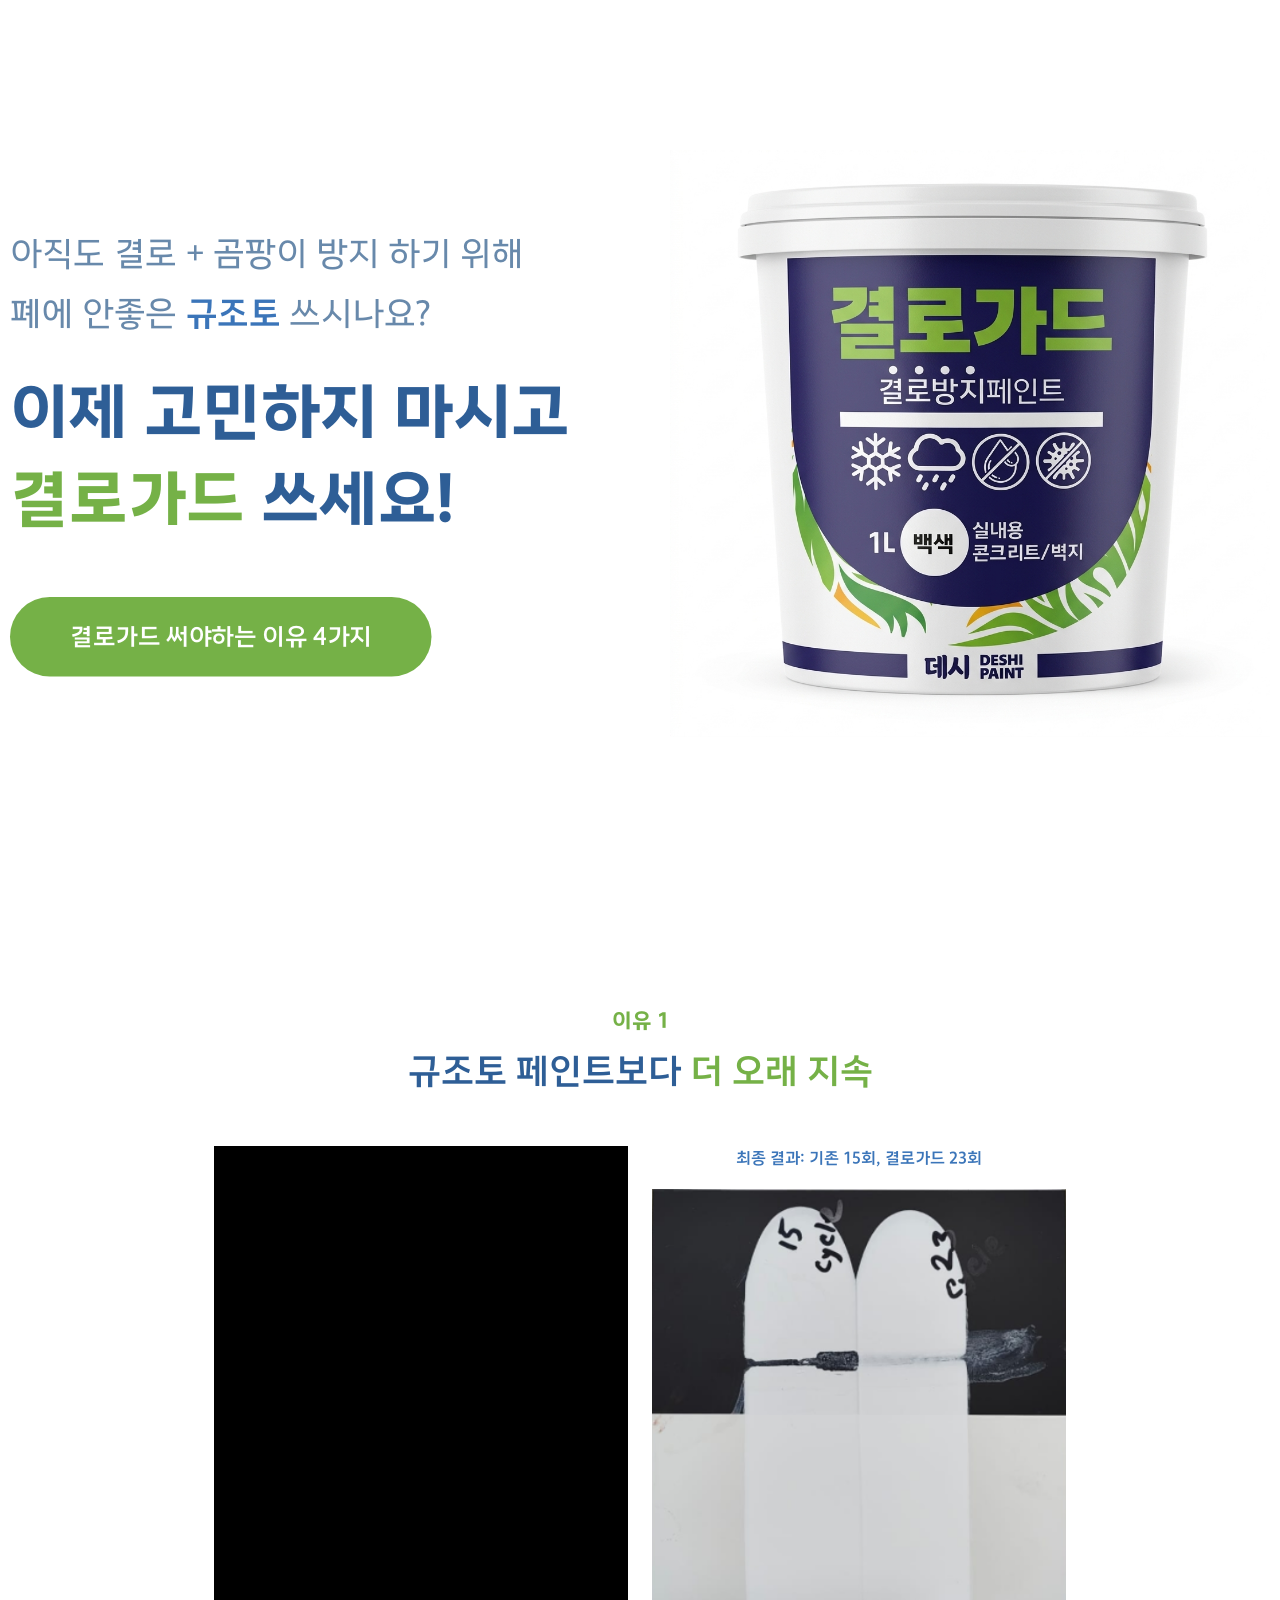
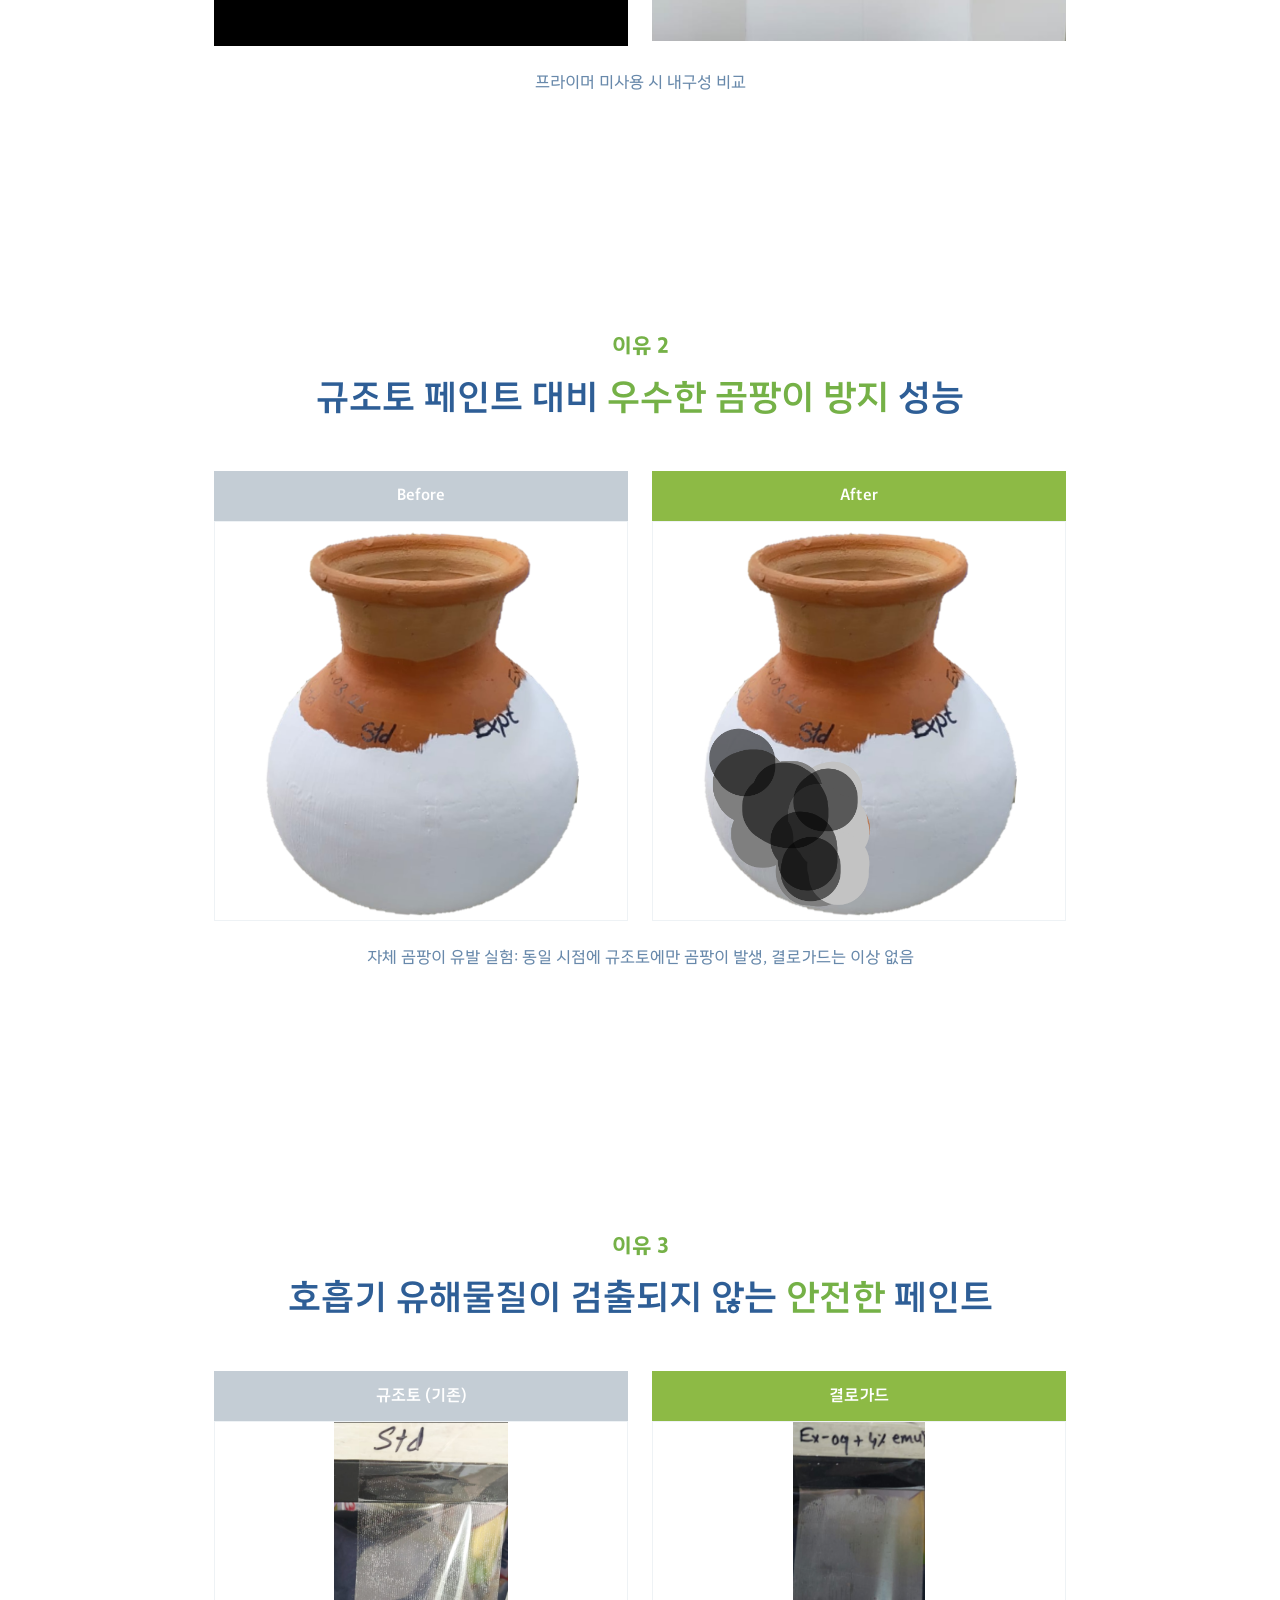
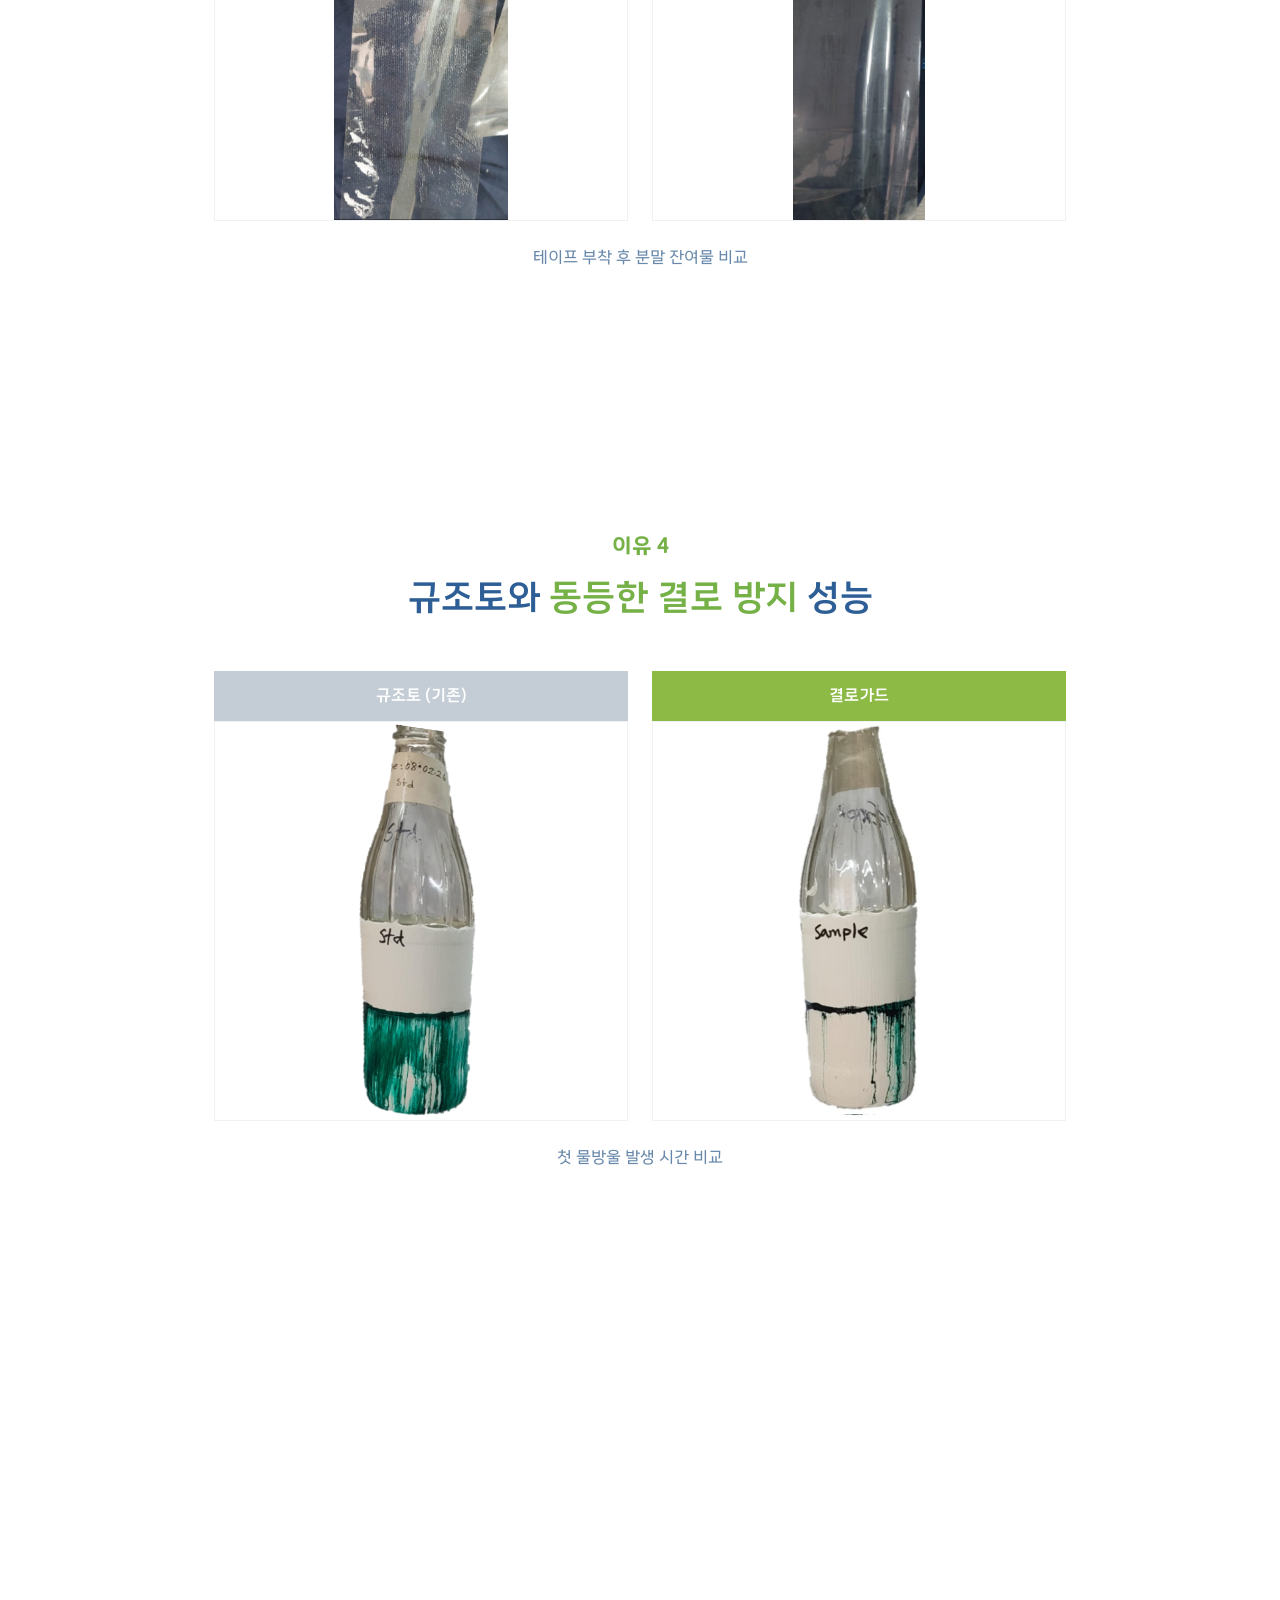
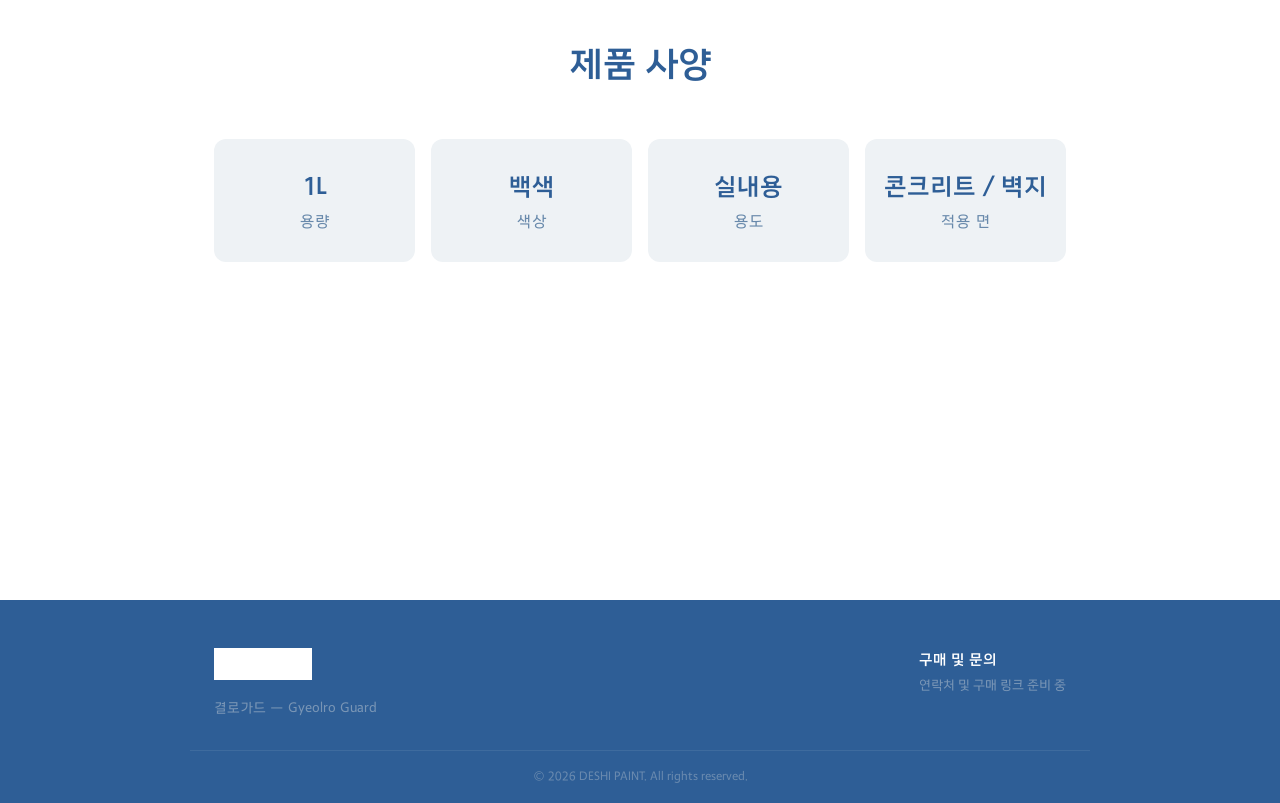
==== index.html @ d2d4c8fe "Initial commit: DESHI PAINT 결로가드 product page Co-Authored-By: Claude Opus 4.6 <noreply@anthropic.com" ====
<!DOCTYPE html>
<html lang="ko">
<head>
  <meta charset="UTF-8">
  <meta name="viewport" content="width=device-width, initial-scale=1.0">
  <title>DESHI PAINT — 결로가드 Anti-Condensation Paint</title>
  <meta name="description" content="결로가드 by DESHI PAINT: 안전한 결로 및 곰팡이 방지 페인트">
  <link rel="stylesheet" href="css/style.css">
</head>
<body>

  <!-- Nav -->
  <nav class="nav">
    <div class="nav-inner">
      <a href="#hero" class="nav-brand"><img src="assets/logo.png" alt="DESHI PAINT" class="nav-logo"></a>
      <button class="nav-toggle" aria-label="Toggle menu">
        <span></span><span></span><span></span>
      </button>
      <ul class="nav-links">
        <li><a href="#condensation">결로 방지</a></li>
        <li><a href="#fungal">곰팡이 방지</a></li>
        <li><a href="#safety">안전성</a></li>
        <li><a href="#durability">내구성</a></li>
        <li><a href="#specs">제품 사양</a></li>
      </ul>
    </div>
  </nav>

  <!-- Hero -->
  <section id="hero" class="hero">
    <div class="container hero-grid">
      <div class="hero-text">
        <p class="hero-hook">아직도 결로 + 곰팡이 방지 하기 위해<br>폐에 안좋은 <strong class="text-red">규조토</strong> 쓰시나요?</p>
        <h1 class="hero-cta-text">이제 고민하지 마시고<br><span class="text-green">결로가드</span> 쓰세요!</h1>
        <a href="#durability" class="btn">결로가드 써야하는 이유 4가지</a>
      </div>
      <div class="hero-image">
        <img src="assets/can.png" alt="결로가드 제품 사진" class="hero-label">
      </div>
    </div>
  </section>

  <!-- Claim 1: Durability -->
  <section id="durability" class="claim-section">
    <div class="container">
      <p class="claim-label"><span class="claim-number">이유 1</span></p>
      <h2 class="claim-title">규조토 페인트보다 <span class="text-green">더 오래 지속</span></h2>
      <div class="evidence-side-by-side">
        <div class="evidence-left">
          <video class="evidence-video-player" autoplay loop muted playsinline>
            <source src="assets/wet-scrub-test.mp4" type="video/mp4">
          </video>
        </div>
        <div class="evidence-right">
          <p class="result-label">최종 결과: 기존 15회, 결로가드 23회</p>
          <img src="assets/wet-scrub-result.png" alt="습식 스크럽 테스트 결과" class="result-img">
        </div>
      </div>
      <p class="claim-note">프라이머 미사용 시 내구성 비교</p>
    </div>
  </section>

  <!-- Claim 2: Anti-Fungal -->
  <section id="fungal" class="claim-section claim-section-alt">
    <div class="container">
      <p class="claim-label"><span class="claim-number">이유 2</span></p>
      <h2 class="claim-title">규조토 페인트 대비 <span class="text-green">우수한 곰팡이 방지</span> 성능</h2>
      <div class="before-after">
        <div class="ba-side">
          <div class="comparison-tag tag-gray">Before</div>
          <img src="assets/Fungal_test_start.png" alt="곰팡이 테스트 전" class="ba-img">
        </div>
        <div class="ba-side">
          <div class="comparison-tag tag-green">After</div>
          <img src="assets/Fungal_test_end.png" alt="곰팡이 테스트 후" class="ba-img">
        </div>
      </div>
      <p class="claim-note">자체 곰팡이 유발 실험: 동일 시점에 규조토에만 곰팡이 발생, 결로가드는 이상 없음</p>
    </div>
  </section>

  <!-- Claim 3: Safety -->
  <section id="safety" class="claim-section">
    <div class="container">
      <p class="claim-label"><span class="claim-number">이유 3</span></p>
      <h2 class="claim-title">호흡기 유해물질이 검출되지 않는 <span class="text-green">안전한</span> 페인트</h2>
      <div class="before-after">
        <div class="ba-side">
          <div class="comparison-tag tag-gray">규조토 (기존)</div>
          <img src="assets/tape-competitor.png" alt="규조토 테이프 테스트 - 분말 잔여물" class="ba-img">
        </div>
        <div class="ba-side">
          <div class="comparison-tag tag-green">결로가드</div>
          <img src="assets/tape-gyeolroguard.png" alt="결로가드 테이프 테스트 - 깨끗" class="ba-img">
        </div>
      </div>
      <p class="claim-note">테이프 부착 후 분말 잔여물 비교</p>
    </div>
  </section>

  <!-- Claim 4: Anti-Condensation -->
  <section id="condensation" class="claim-section claim-section-alt">
    <div class="container">
      <p class="claim-label"><span class="claim-number">이유 4</span></p>
      <h2 class="claim-title">규조토와 <span class="text-green">동등한 결로 방지</span> 성능</h2>
      <div class="before-after">
        <div class="ba-side">
          <div class="comparison-tag tag-gray">규조토 (기존)</div>
          <img src="assets/condensation-competitor.png" alt="규조토 결로 테스트 결과" class="ba-img">
        </div>
        <div class="ba-side">
          <div class="comparison-tag tag-green">결로가드</div>
          <img src="assets/condensation-gyeolroguard.jpg" alt="결로가드 결로 테스트 결과" class="ba-img">
        </div>
      </div>
      <p class="claim-note">첫 물방울 발생 시간 비교</p>
    </div>
  </section>

  <!-- Specs -->
  <section id="specs" class="specs-section">
    <div class="container">
      <h2 class="claim-title" style="text-align:center;">제품 사양</h2>
      <div class="specs-grid">
        <div class="spec-card">
          <div class="spec-value">1L</div>
          <div class="spec-label">용량</div>
        </div>
        <div class="spec-card">
          <div class="spec-value">백색</div>
          <div class="spec-label">색상</div>
        </div>
        <div class="spec-card">
          <div class="spec-value">실내용</div>
          <div class="spec-label">용도</div>
        </div>
        <div class="spec-card">
          <div class="spec-value">콘크리트 / 벽지</div>
          <div class="spec-label">적용 면</div>
        </div>
      </div>
    </div>
  </section>

  <!-- Footer -->
  <footer class="footer">
    <div class="container footer-inner">
      <div>
        <img src="assets/logo.png" alt="DESHI PAINT" class="footer-logo-img">
        <p class="footer-sub">결로가드 — Gyeolro Guard</p>
      </div>
      <div>
        <p class="footer-contact">구매 및 문의</p>
        <p class="footer-placeholder">연락처 및 구매 링크 준비 중</p>
      </div>
    </div>
    <div class="footer-bottom">
      <p>&copy; 2026 DESHI PAINT. All rights reserved.</p>
    </div>
  </footer>

  <script src="js/main.js"></script>
</body>
</html>
---- css/style.css ----
/* === Fonts === */
@font-face {
  font-family: 'SeoulAlrim';
  src: url('../assets/fonts/SeoulAlrim-Medium.otf') format('opentype');
  font-weight: 500;
  font-style: normal;
}

@font-face {
  font-family: 'SeoulAlrim';
  src: url('../assets/fonts/SeoulAlrim-Bold.otf') format('opentype');
  font-weight: 700;
  font-style: normal;
}

@font-face {
  font-family: 'SeoulAlrim';
  src: url('../assets/fonts/SeoulAlrim-ExtraBold.otf') format('opentype');
  font-weight: 800;
  font-style: normal;
}

@font-face {
  font-family: 'SeoulAlrim';
  src: url('../assets/fonts/SeoulAlrim-Heavy.otf') format('opentype');
  font-weight: 900;
  font-style: normal;
}

/* === Reset === */
*, *::before, *::after {
  margin: 0;
  padding: 0;
  box-sizing: border-box;
}

:root {
  --blue: #3B75B9;
  --blue-dark: #2E5E96;
  --green: #75B147;
  --green-light: #8DBA45;
  --gold: #EBB942;
  --white: #FFFFFF;
  --bg-alt: #FFFFFF;
  --gray-100: #EEF2F5;
  --gray-300: #C4CDD5;
  --gray-500: #6889AB;
  --gray-800: #3B75B9;
  --gray-900: #2E5E96;
  --radius: 12px;
  --shadow: 0 2px 12px rgba(0,0,0,0.06);
}

html {
  scroll-snap-type: y mandatory;
}

body {
  font-family: 'SeoulAlrim', -apple-system, BlinkMacSystemFont, 'Segoe UI', Roboto, sans-serif;
  color: var(--gray-800);
  background: var(--white);
  line-height: 1.6;
  -webkit-font-smoothing: antialiased;
}

.container {
  max-width: 900px;
  margin: 0 auto;
  padding: 0 24px;
}

/* === Nav === */
.nav {
  position: fixed;
  top: 0;
  left: 0;
  right: 0;
  z-index: 100;
  background: rgba(255,255,255,0.95);
  backdrop-filter: blur(12px);
  border-bottom: 1px solid var(--gray-100);
  display: none;
}

.nav.visible {
  display: block;
  box-shadow: var(--shadow);
}

.nav-inner {
  max-width: 960px;
  margin: 0 auto;
  padding: 0 24px;
  display: flex;
  align-items: center;
  justify-content: space-between;
  height: 56px;
}

.nav-brand {
  text-decoration: none;
  display: flex;
  align-items: center;
}

.nav-logo {
  height: 28px;
  width: auto;
}

.nav-links {
  display: flex;
  list-style: none;
  gap: 28px;
}

.nav-links a {
  text-decoration: none;
  color: var(--gray-500);
  font-size: 0.85rem;
  font-weight: 500;
  transition: color 0.2s;
}

.nav-links a:hover {
  color: var(--green);
}

.nav-toggle {
  display: none;
  background: none;
  border: none;
  cursor: pointer;
  flex-direction: column;
  gap: 5px;
  padding: 4px;
}

.nav-toggle span {
  display: block;
  width: 22px;
  height: 2px;
  background: var(--gray-800);
  border-radius: 2px;
}

/* === Hero === */
.hero {
  height: 100vh;
  display: flex;
  align-items: center;
  justify-content: center;
  padding: 0;
  background: var(--white);
  scroll-snap-align: start;
  overflow: hidden;
}

.hero > .container {
  transform: scale(1.5);
  transform-origin: center center;
}

.hero-grid {
  display: grid;
  grid-template-columns: 1fr 1fr;
  gap: 40px;
  align-items: center;
}

.hero-text {
  text-align: left;
}

.hero-image {
  text-align: center;
}

.hero-label {
  max-width: 400px;
  width: 100%;
}

.hero-hook {
  font-size: 1.4rem;
  color: var(--gray-500);
  line-height: 1.8;
  margin-bottom: 16px;
}

.hero-hook strong {
  color: var(--gray-800);
}

.hero-cta-text {
  font-size: 2.6rem;
  font-weight: 800;
  color: var(--gray-900);
  line-height: 1.4;
  margin-bottom: 36px;
}

.text-green {
  color: var(--green);
}

.text-blue {
  color: var(--blue);
}

.text-gold {
  color: var(--gold);
}

.text-red {
  color: #D94040;
}

.btn {
  display: inline-block;
  padding: 14px 40px;
  background: var(--green);
  color: var(--white);
  border-radius: 50px;
  font-size: 1rem;
  font-weight: 600;
  text-decoration: none;
  transition: all 0.2s;
  border: none;
  cursor: pointer;
}

.btn:hover {
  background: var(--green-light);
  transform: translateY(-1px);
  box-shadow: 0 4px 16px rgba(117,177,71,0.3);
}

/* === Claim Sections === */
.claim-section {
  min-height: 100vh;
  display: flex;
  align-items: center;
  padding: 60px 0;
  text-align: center;
  scroll-snap-align: start;
}

.claim-section-alt {
  background: var(--white);
}

.claim-section > .container {
  width: 100%;
}

.claim-number {
  display: block;
  font-weight: 800;
  font-size: 1.3rem;
  color: var(--green);
  margin-bottom: 8px;
}

.claim-label {
  font-size: 1.1rem;
  color: var(--gray-500);
  margin-bottom: 8px;
}

.claim-title {
  font-size: 2.2rem;
  font-weight: 700;
  color: var(--gray-900);
  line-height: 1.5;
  margin-bottom: 48px;
}

.claim-note {
  margin-top: 24px;
  font-size: 1rem;
  color: var(--gray-500);
}

/* === Evidence Layout === */
.evidence-layout {
  display: flex;
  flex-direction: row;
  gap: 24px;
  max-width: 900px;
  margin: 0 auto;
}

.evidence-video {
  flex: 1.5;
  min-width: 0;
}

.evidence-vs {
  flex: 1;
  display: flex;
  flex-direction: column;
  min-width: 0;
}

.vs-card {
  flex: 1;
  display: flex;
  flex-direction: column;
}

/* === Before/After Layout === */
.before-after {
  display: flex;
  gap: 24px;
  max-width: 900px;
  margin: 0 auto;
}

.ba-side {
  flex: 1;
  display: flex;
  flex-direction: column;
}

.media-placeholder-ba {
  min-height: 300px;
}

.ba-img {
  width: 100%;
  height: 400px;
  object-fit: contain;
  display: block;
  background: var(--white);
  border: 1px solid var(--gray-100);
}

.vs-badge {
  padding: 10px 0;
  text-align: center;
  font-size: 1.4rem;
  font-weight: 700;
  color: var(--gray-500);
  background: var(--white);
}

.comparison-tag {
  padding: 12px 0;
  font-size: 1rem;
  font-weight: 600;
  text-align: center;
}

.tag-gray {
  background: var(--gray-300);
  color: var(--white);
}

.tag-green {
  background: var(--green-light);
  color: var(--white);
}

/* === Media Placeholders === */
.media-placeholder {
  flex: 1;
  display: flex;
  flex-direction: column;
  align-items: center;
  justify-content: center;
  background: var(--gray-100);
  color: var(--gray-500);
  border: 1px solid var(--gray-100);
}

.media-placeholder-video {
  min-height: 400px;
}

.media-placeholder-sm {
  min-height: 0;
}

.evidence-video-player {
  width: 100%;
  display: block;
  background: #000;
}

/* === Side by Side Video + Result === */
.evidence-side-by-side {
  display: grid;
  grid-template-columns: 1fr 1fr;
  gap: 24px;
  max-width: 900px;
  margin: 0 auto;
  height: 500px;
}

.evidence-left {
  overflow: hidden;
}

.evidence-left video {
  width: 100%;
  height: 100%;
  object-fit: cover;
}

.evidence-right {
  display: flex;
  flex-direction: column;
  text-align: center;
}

.evidence-right .result-label {
  flex-shrink: 0;
}

.evidence-right .result-img {
  flex: 1;
  width: 100%;
  object-fit: contain;
  min-height: 0;
}

.result-label {
  font-size: 1rem;
  font-weight: 700;
  color: var(--blue);
  margin-bottom: 12px;
}

.result-img {
  width: 100%;
  max-width: 500px;
  height: auto;
  display: inline-block;
}

.media-icon {
  font-size: 2rem;
  margin-bottom: 8px;
}

.media-placeholder p {
  font-size: 0.9rem;
  font-weight: 500;
}

/* === Specs === */
.specs-section {
  min-height: 100vh;
  display: flex;
  align-items: center;
  padding: 60px 0;
  background: var(--white);
  scroll-snap-align: start;
}

.specs-section > .container {
  width: 100%;
}

.specs-grid {
  display: grid;
  grid-template-columns: repeat(4, 1fr);
  gap: 16px;
  margin-top: 40px;
}

.spec-card {
  text-align: center;
  padding: 28px 16px;
  background: var(--gray-100);
  border-radius: var(--radius);
}

.spec-value {
  font-size: 1.5rem;
  font-weight: 700;
  color: var(--gray-900);
  margin-bottom: 4px;
}

.spec-label {
  font-size: 0.95rem;
  color: var(--gray-500);
  text-transform: uppercase;
  letter-spacing: 1px;
}

/* === Footer === */
.footer {
  background: var(--gray-900);
  color: var(--gray-300);
  padding: 48px 0 0;
}

.footer-inner {
  display: flex;
  justify-content: space-between;
  padding-bottom: 32px;
  border-bottom: 1px solid rgba(255,255,255,0.08);
}

.footer-logo-img {
  height: 32px;
  width: auto;
  margin-bottom: 8px;
  filter: brightness(0) invert(1);
}

.footer-sub {
  font-size: 0.85rem;
  opacity: 0.5;
}

.footer-contact {
  font-weight: 600;
  color: var(--white);
  font-size: 0.9rem;
  margin-bottom: 4px;
}

.footer-placeholder {
  font-size: 0.8rem;
  opacity: 0.5;
}

.footer-bottom {
  padding: 16px 0;
  text-align: center;
}

.footer-bottom p {
  font-size: 0.75rem;
  opacity: 0.4;
}


/* === Responsive === */
@media (max-width: 768px) {
  .nav-links {
    display: none;
    position: absolute;
    top: 56px;
    left: 0;
    right: 0;
    background: var(--white);
    flex-direction: column;
    padding: 16px 24px;
    gap: 14px;
    border-bottom: 1px solid var(--gray-100);
    box-shadow: var(--shadow);
  }

  .nav-links.open {
    display: flex;
  }

  .nav-toggle {
    display: flex;
  }

  .hero {
    padding: 100px 0 60px;
    height: auto;
    min-height: 100vh;
  }

  .hero > .container {
    transform: none;
  }

  .hero-grid {
    grid-template-columns: 1fr;
    text-align: center;
    gap: 24px;
  }

  .hero-text {
    text-align: center;
    order: 2;
  }

  .hero-image {
    order: 1;
  }

  .hero-label {
    max-width: 300px;
  }

  .hero-hook {
    font-size: 1rem;
  }

  .hero-cta-text {
    font-size: 1.5rem;
  }

  .claim-section {
    padding: 64px 0;
    min-height: auto;
  }

  .claim-title {
    font-size: 1.35rem;
    margin-bottom: 24px;
  }

  .evidence-side-by-side {
    grid-template-columns: 1fr;
    height: auto;
  }

  .evidence-layout {
    flex-direction: column;
  }

  .media-placeholder-video {
    min-height: 260px;
  }

  .before-after {
    flex-direction: column;
    max-width: 100%;
  }

  .ba-img {
    height: 260px;
  }

  .media-placeholder-ba {
    min-height: 200px;
  }

  .specs-grid {
    grid-template-columns: repeat(2, 1fr);
  }

  .footer-inner {
    flex-direction: column;
    gap: 20px;
  }
}
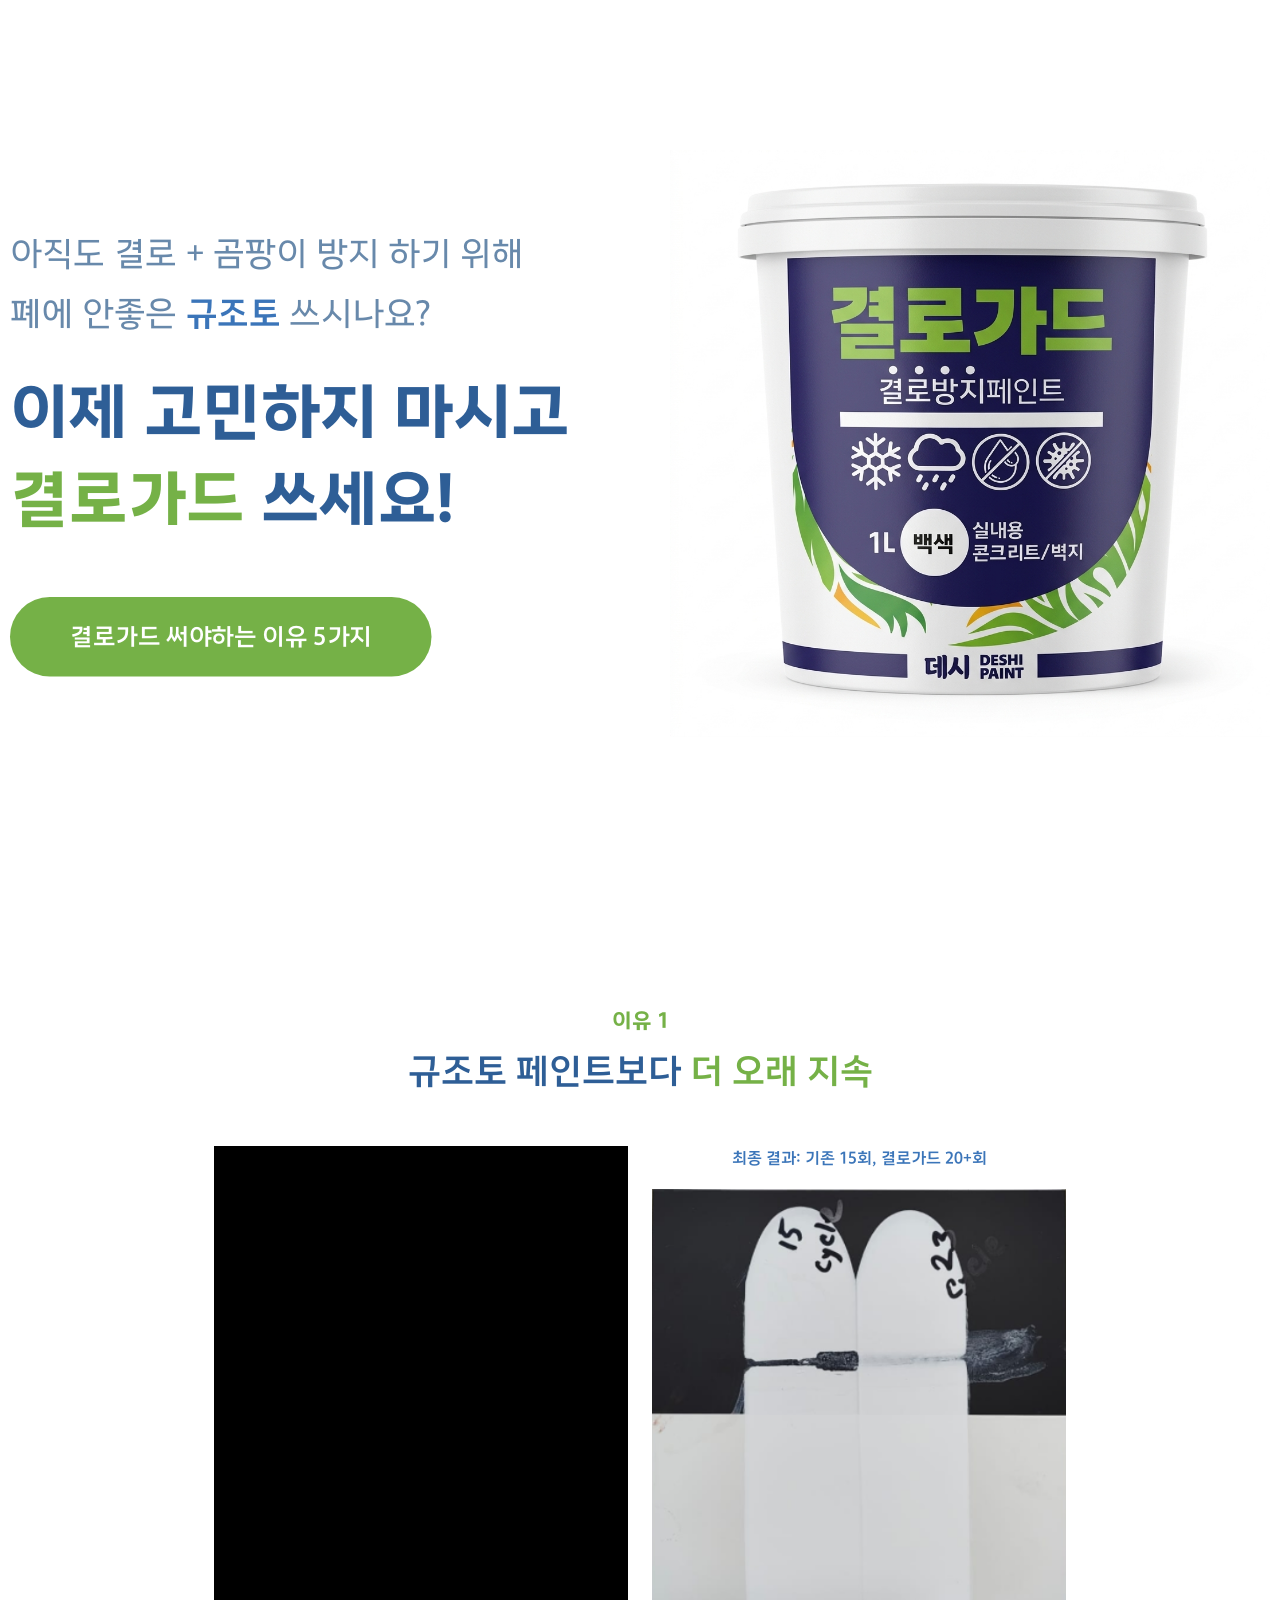
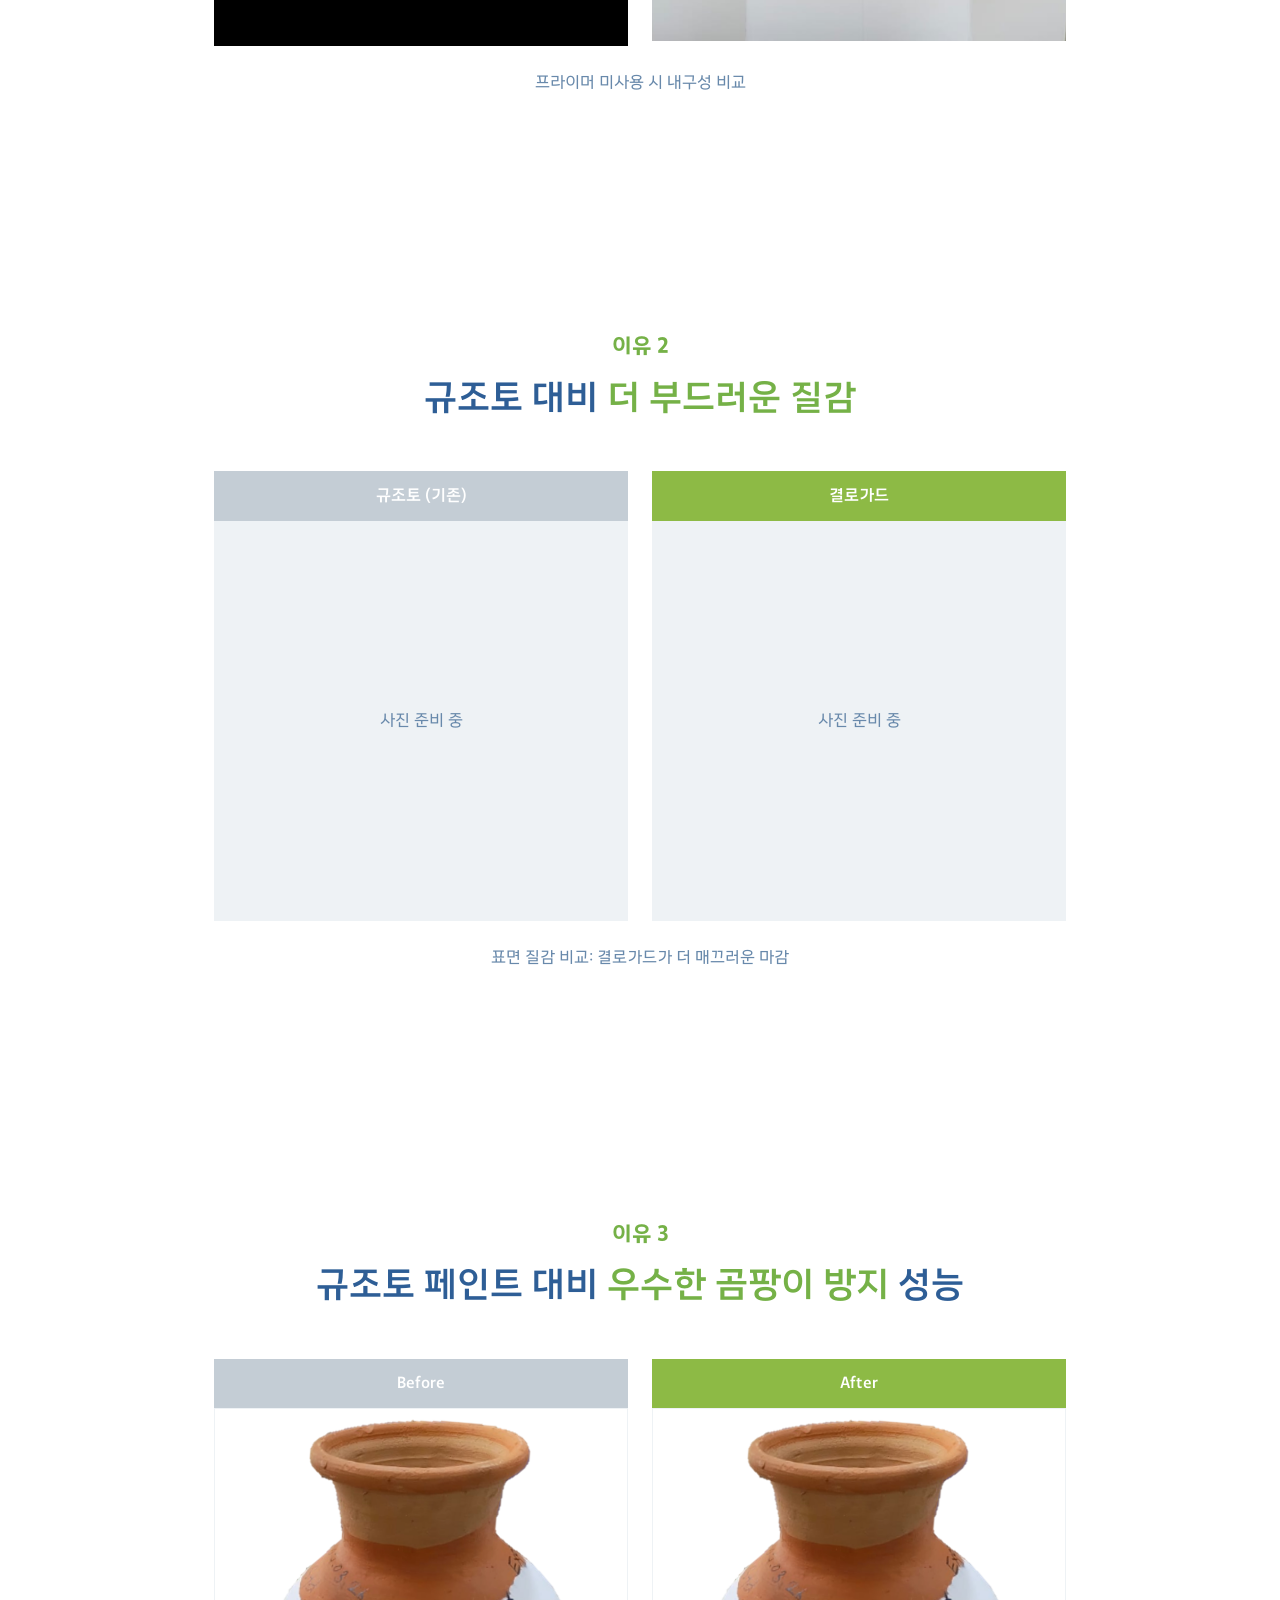
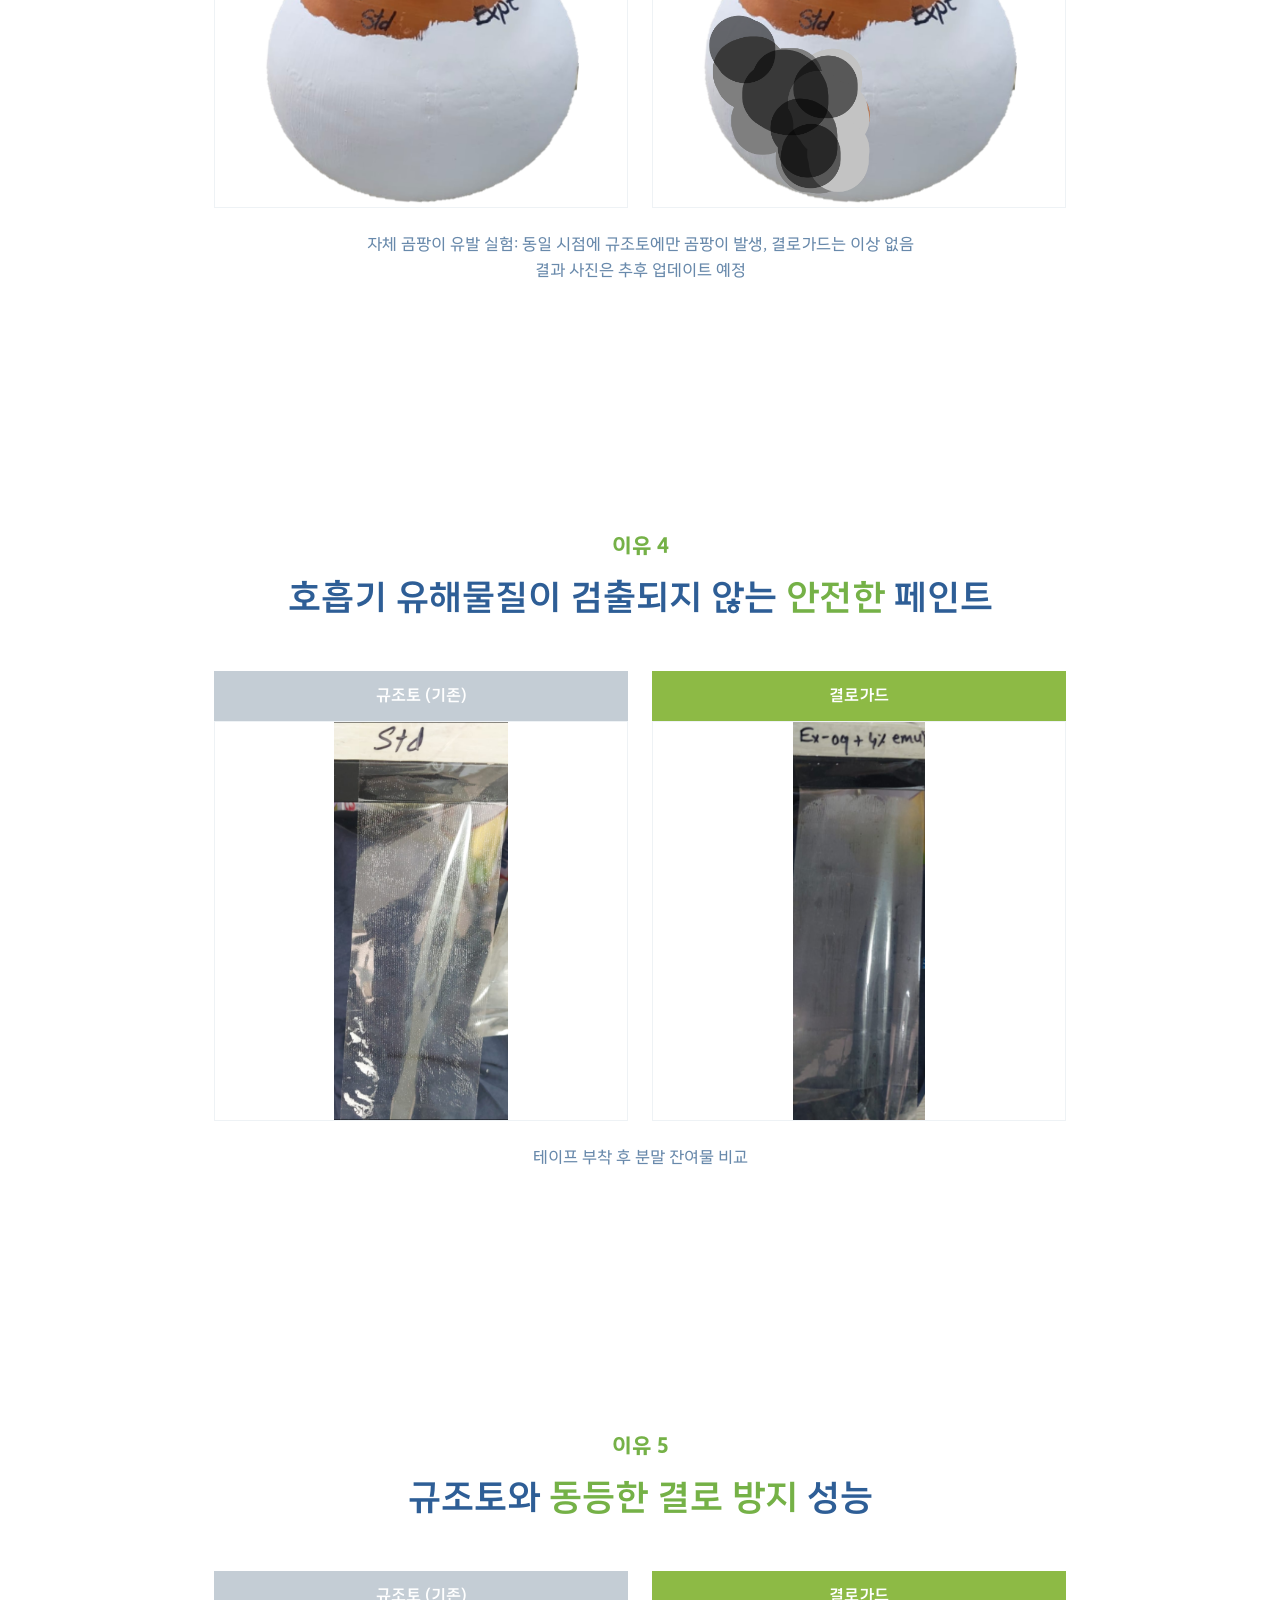
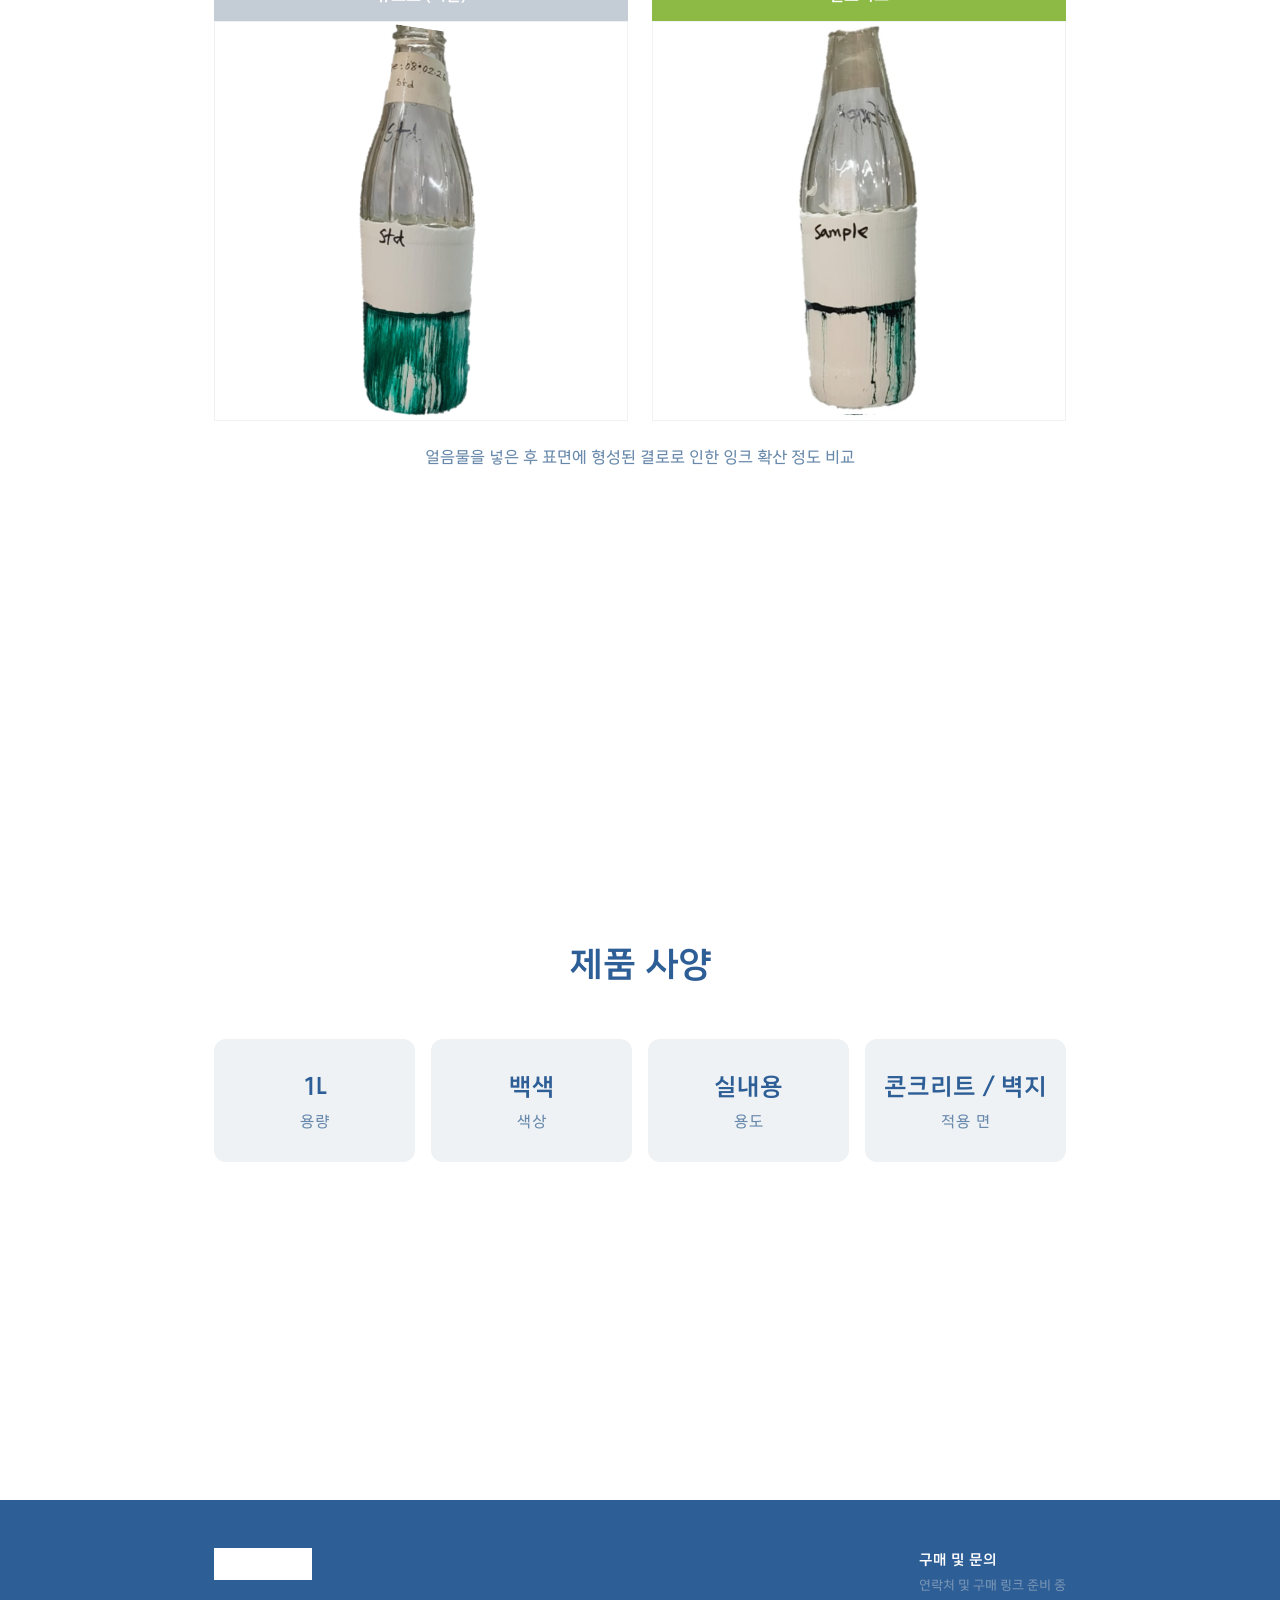
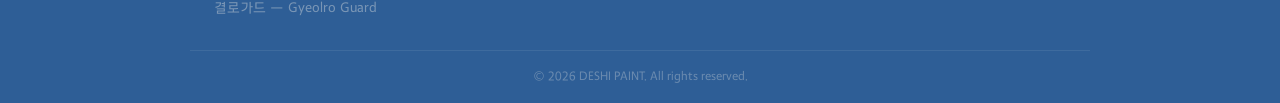
==== commit 0ae23cc0: "Add smoother texture section, update test descriptions, renumber to 5 reasons - Add Reason 2: smooth" ====
--- a/index.html
+++ b/index.html
@@ -32,7 +32,7 @@
       <div class="hero-text">
         <p class="hero-hook">아직도 결로 + 곰팡이 방지 하기 위해<br>폐에 안좋은 <strong class="text-red">규조토</strong> 쓰시나요?</p>
         <h1 class="hero-cta-text">이제 고민하지 마시고<br><span class="text-green">결로가드</span> 쓰세요!</h1>
-        <a href="#durability" class="btn">결로가드 써야하는 이유 4가지</a>
+        <a href="#durability" class="btn">결로가드 써야하는 이유 5가지</a>
       </div>
       <div class="hero-image">
         <img src="assets/can.png" alt="결로가드 제품 사진" class="hero-label">
@@ -52,7 +52,7 @@
           </video>
         </div>
         <div class="evidence-right">
-          <p class="result-label">최종 결과: 기존 15회, 결로가드 23회</p>
+          <p class="result-label">최종 결과: 기존 15회, 결로가드 20+회</p>
           <img src="assets/wet-scrub-result.png" alt="습식 스크럽 테스트 결과" class="result-img">
         </div>
       </div>
@@ -60,10 +60,29 @@
     </div>
   </section>
 
-  <!-- Claim 2: Anti-Fungal -->
-  <section id="fungal" class="claim-section claim-section-alt">
+  <!-- Claim 2: Smoother Texture -->
+  <section id="texture" class="claim-section claim-section-alt">
     <div class="container">
       <p class="claim-label"><span class="claim-number">이유 2</span></p>
+      <h2 class="claim-title">규조토 대비 <span class="text-green">더 부드러운 질감</span></h2>
+      <div class="before-after">
+        <div class="ba-side">
+          <div class="comparison-tag tag-gray">규조토 (기존)</div>
+          <div class="ba-img placeholder-img">사진 준비 중</div>
+        </div>
+        <div class="ba-side">
+          <div class="comparison-tag tag-green">결로가드</div>
+          <div class="ba-img placeholder-img">사진 준비 중</div>
+        </div>
+      </div>
+      <p class="claim-note">표면 질감 비교: 결로가드가 더 매끄러운 마감</p>
+    </div>
+  </section>
+
+  <!-- Claim 3: Anti-Fungal -->
+  <section id="fungal" class="claim-section">
+    <div class="container">
+      <p class="claim-label"><span class="claim-number">이유 3</span></p>
       <h2 class="claim-title">규조토 페인트 대비 <span class="text-green">우수한 곰팡이 방지</span> 성능</h2>
       <div class="before-after">
         <div class="ba-side">
@@ -75,14 +94,14 @@
           <img src="assets/Fungal_test_end.png" alt="곰팡이 테스트 후" class="ba-img">
         </div>
       </div>
-      <p class="claim-note">자체 곰팡이 유발 실험: 동일 시점에 규조토에만 곰팡이 발생, 결로가드는 이상 없음</p>
+      <p class="claim-note">자체 곰팡이 유발 실험: 동일 시점에 규조토에만 곰팡이 발생, 결로가드는 이상 없음<br>결과 사진은 추후 업데이트 예정</p>
     </div>
   </section>
 
-  <!-- Claim 3: Safety -->
-  <section id="safety" class="claim-section">
+  <!-- Claim 4: Safety -->
+  <section id="safety" class="claim-section claim-section-alt">
     <div class="container">
-      <p class="claim-label"><span class="claim-number">이유 3</span></p>
+      <p class="claim-label"><span class="claim-number">이유 4</span></p>
       <h2 class="claim-title">호흡기 유해물질이 검출되지 않는 <span class="text-green">안전한</span> 페인트</h2>
       <div class="before-after">
         <div class="ba-side">
@@ -98,10 +117,10 @@
     </div>
   </section>
 
-  <!-- Claim 4: Anti-Condensation -->
-  <section id="condensation" class="claim-section claim-section-alt">
+  <!-- Claim 5: Anti-Condensation -->
+  <section id="condensation" class="claim-section">
     <div class="container">
-      <p class="claim-label"><span class="claim-number">이유 4</span></p>
+      <p class="claim-label"><span class="claim-number">이유 5</span></p>
       <h2 class="claim-title">규조토와 <span class="text-green">동등한 결로 방지</span> 성능</h2>
       <div class="before-after">
         <div class="ba-side">
@@ -113,7 +132,7 @@
           <img src="assets/condensation-gyeolroguard.jpg" alt="결로가드 결로 테스트 결과" class="ba-img">
         </div>
       </div>
-      <p class="claim-note">첫 물방울 발생 시간 비교</p>
+      <p class="claim-note">얼음물을 넣은 후 표면에 형성된 결로로 인한 잉크 확산 정도 비교</p>
     </div>
   </section>
 
--- a/css/style.css
+++ b/css/style.css
@@ -382,6 +382,17 @@
   min-height: 0;
 }
 
+.placeholder-img {
+  height: 400px;
+  display: flex;
+  align-items: center;
+  justify-content: center;
+  background: var(--gray-100);
+  color: var(--gray-500);
+  font-size: 1rem;
+  border: 1px solid var(--gray-100);
+}
+
 .evidence-video-player {
   width: 100%;
   display: block;
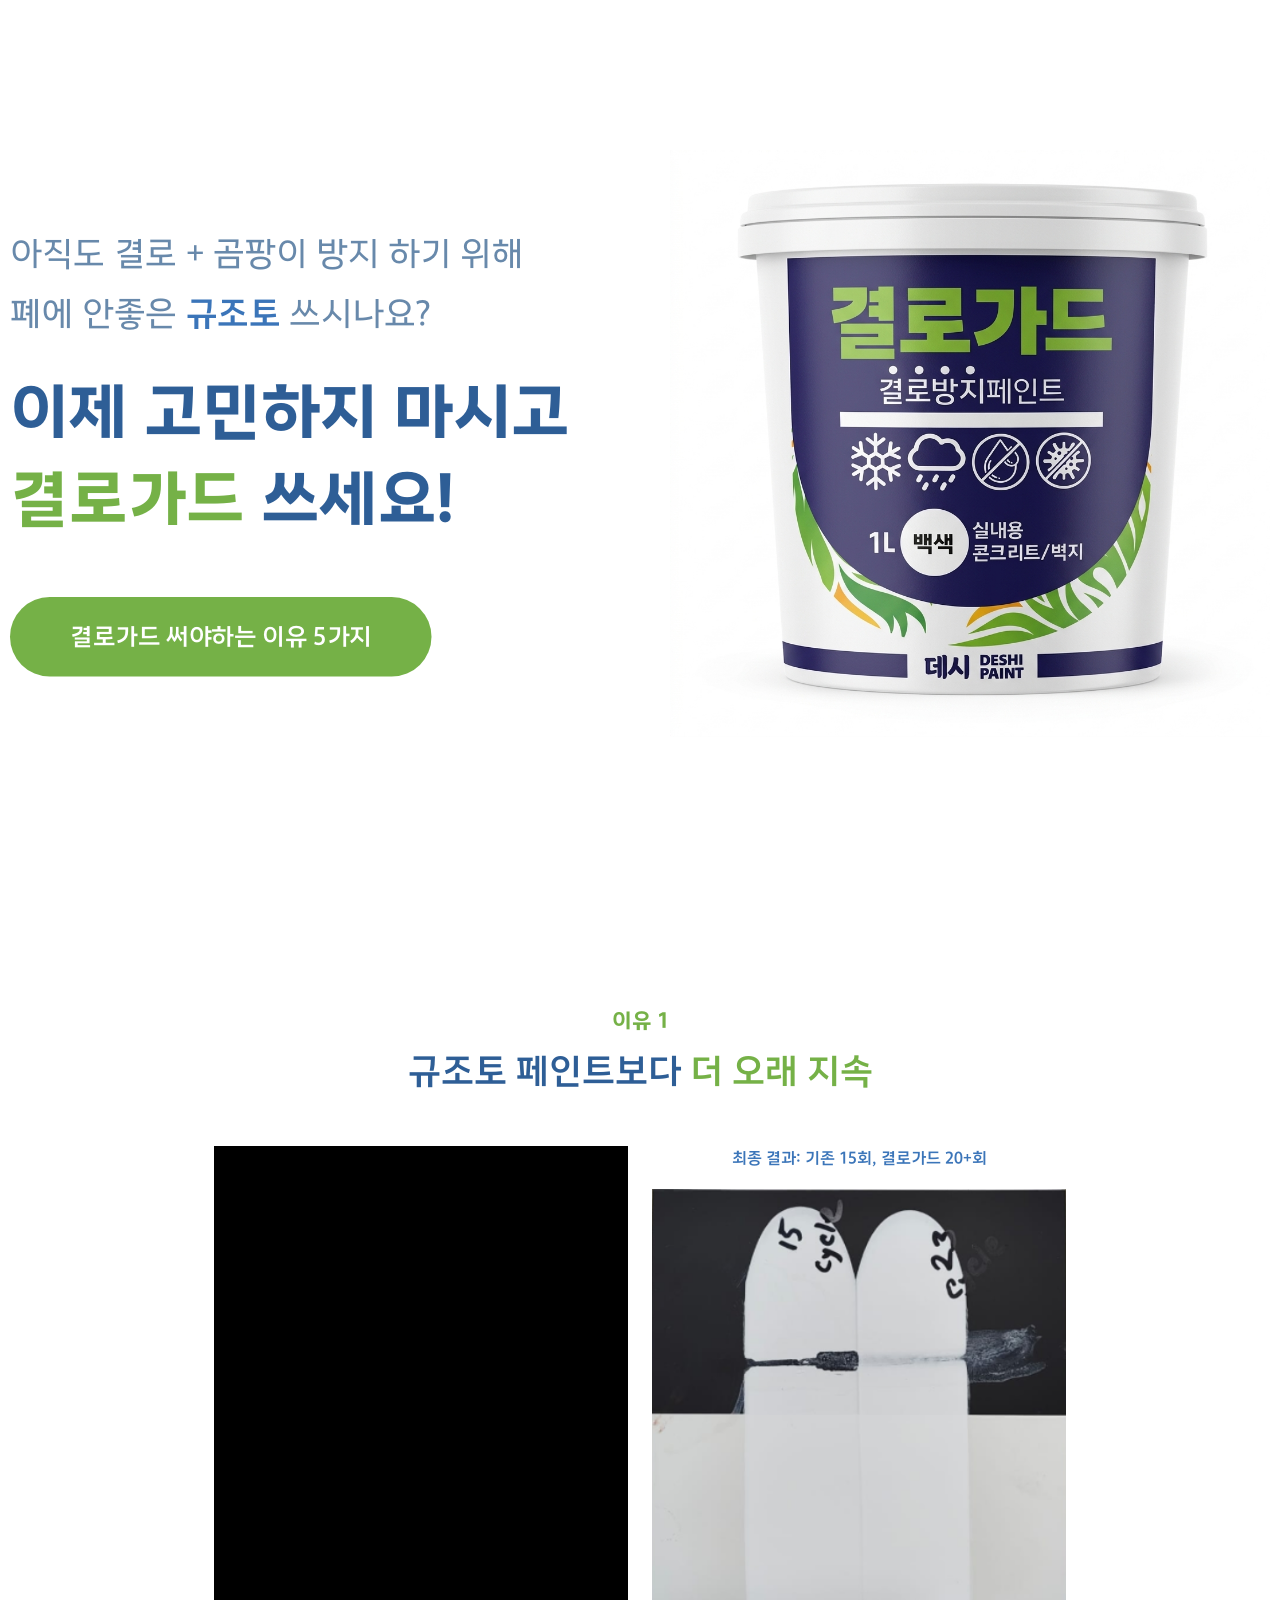
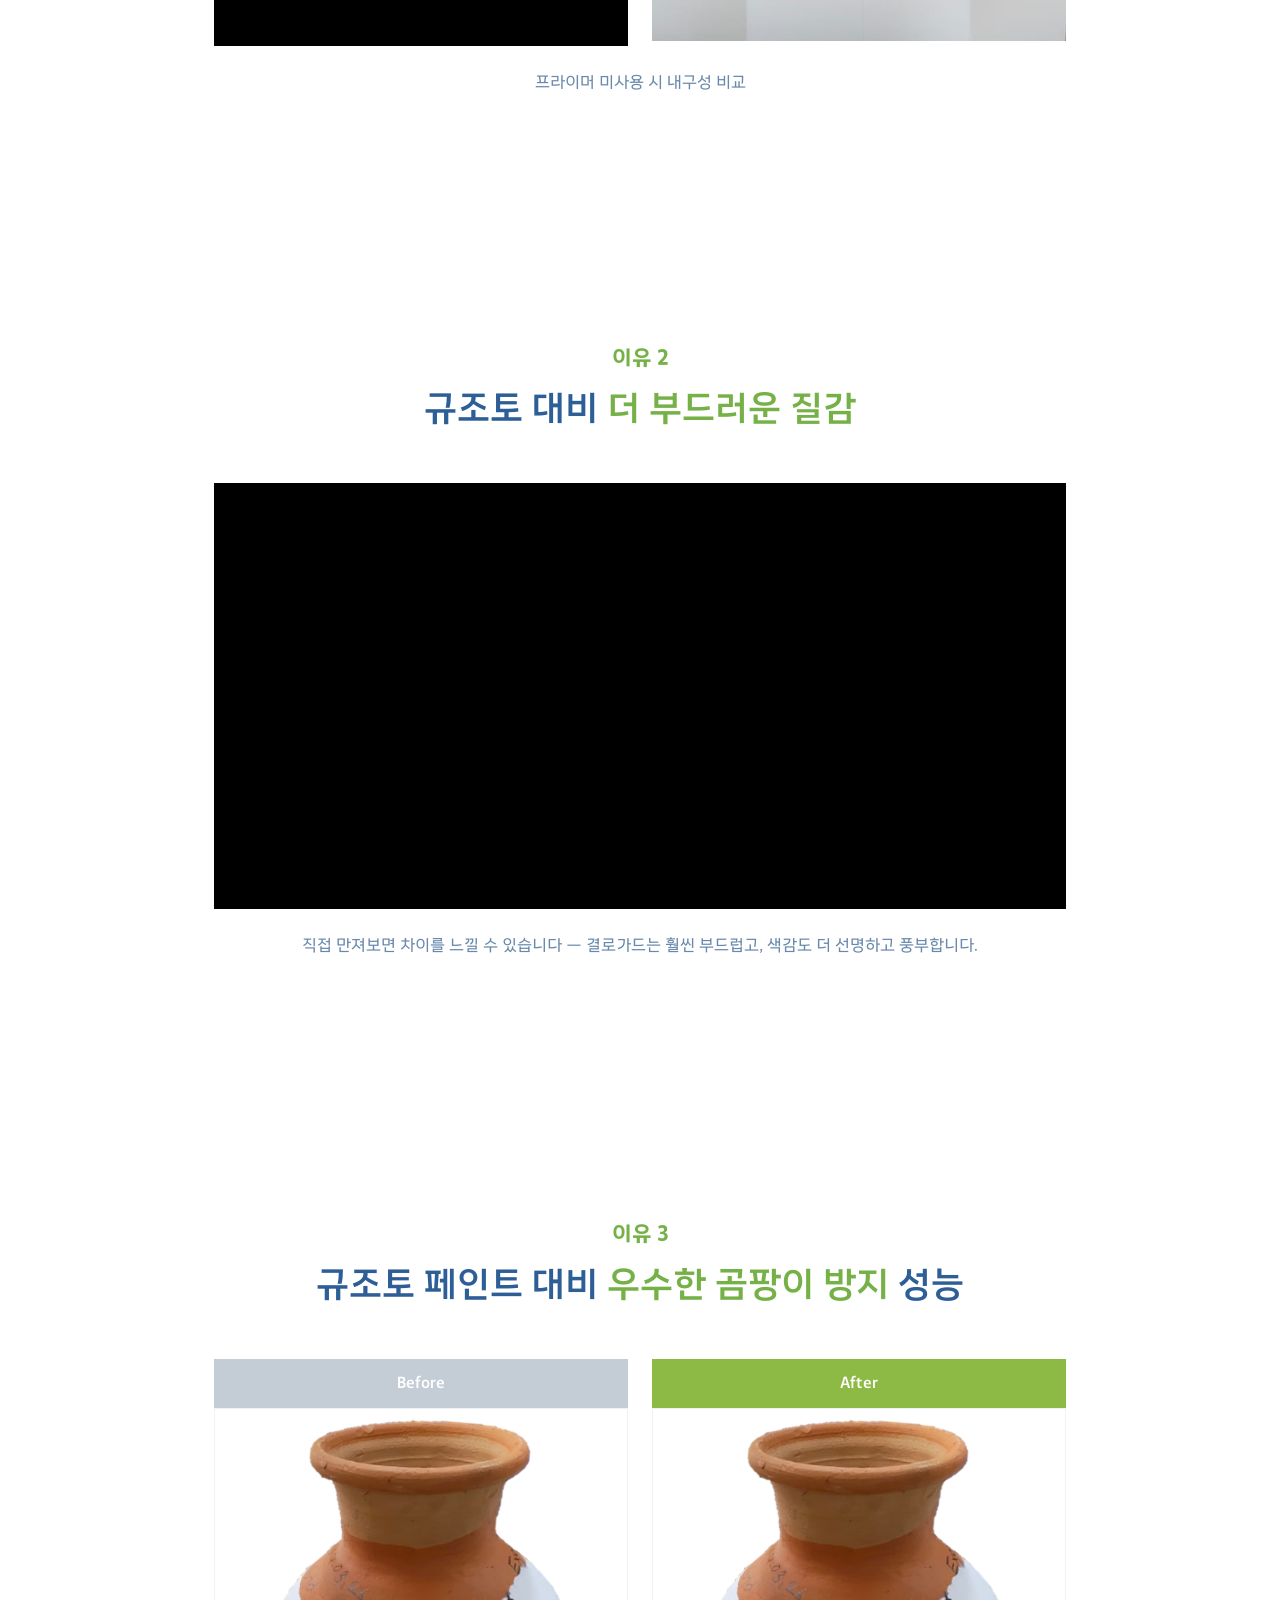
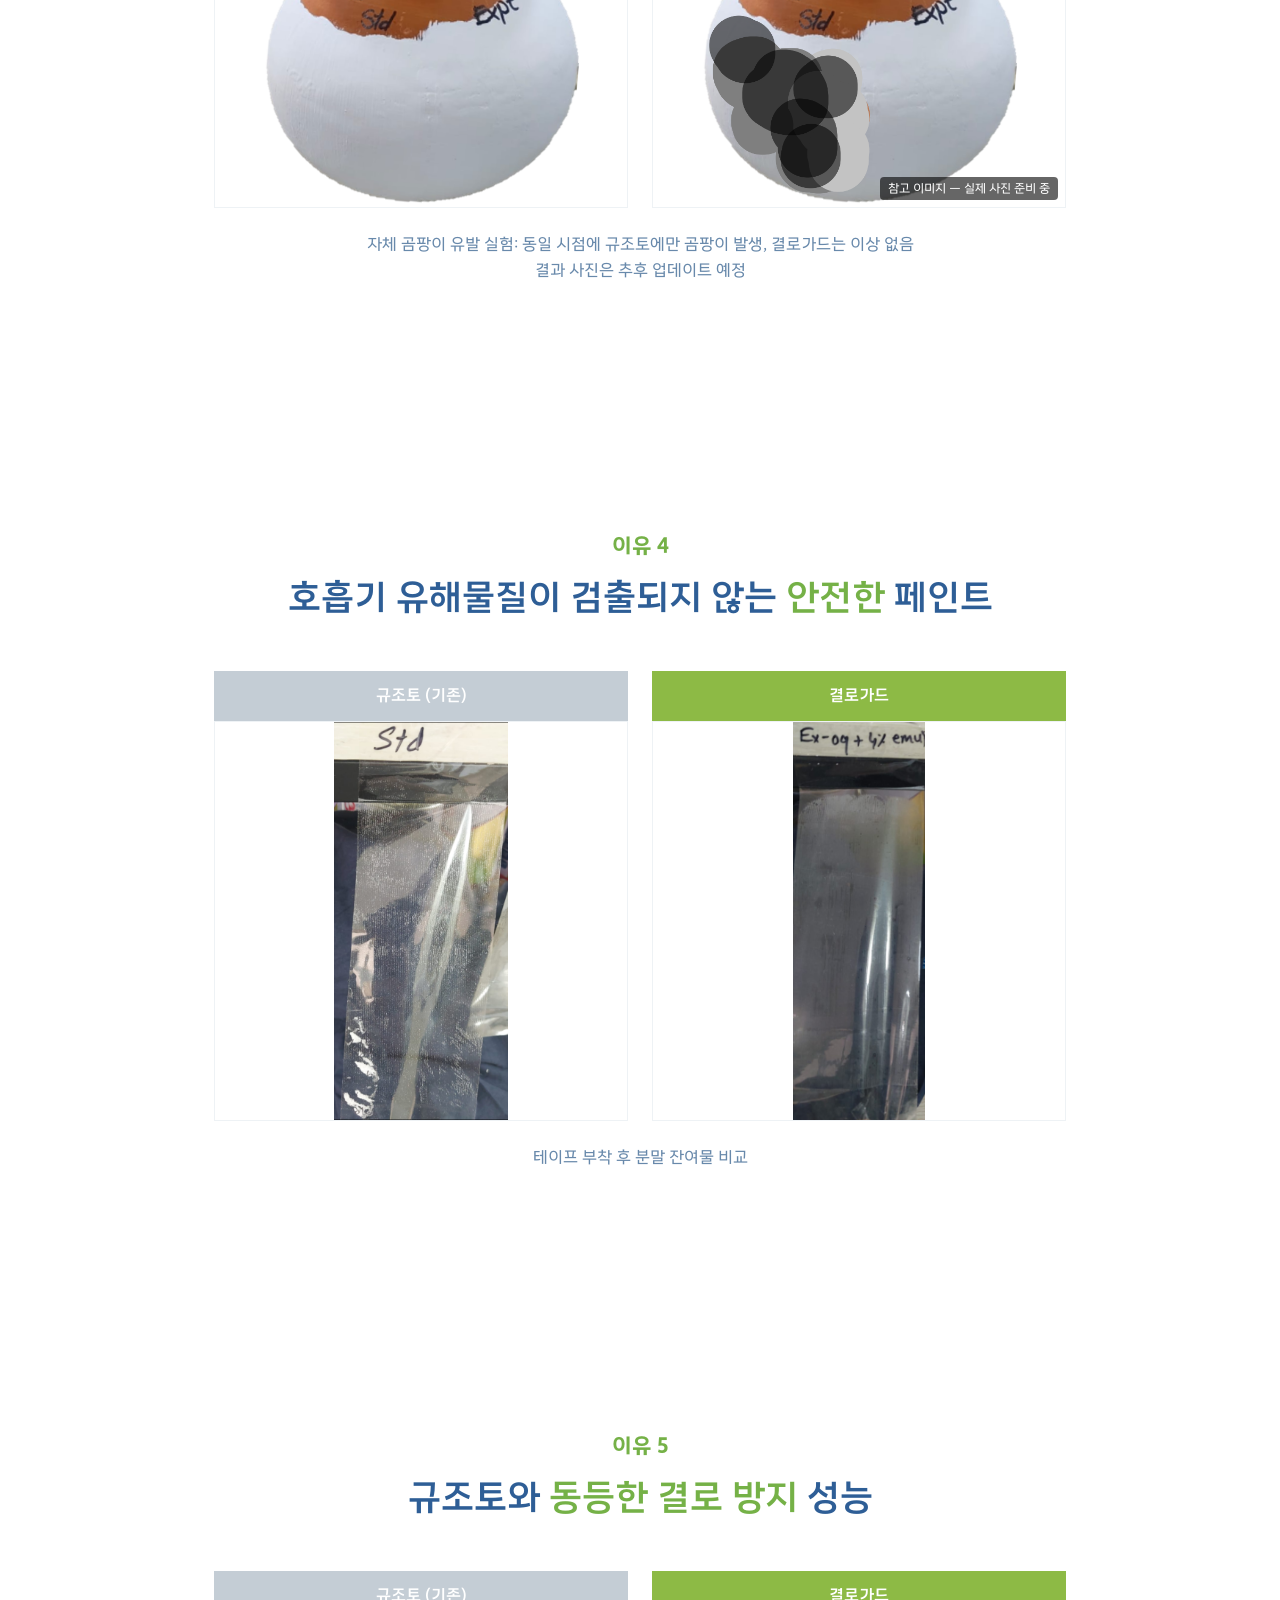
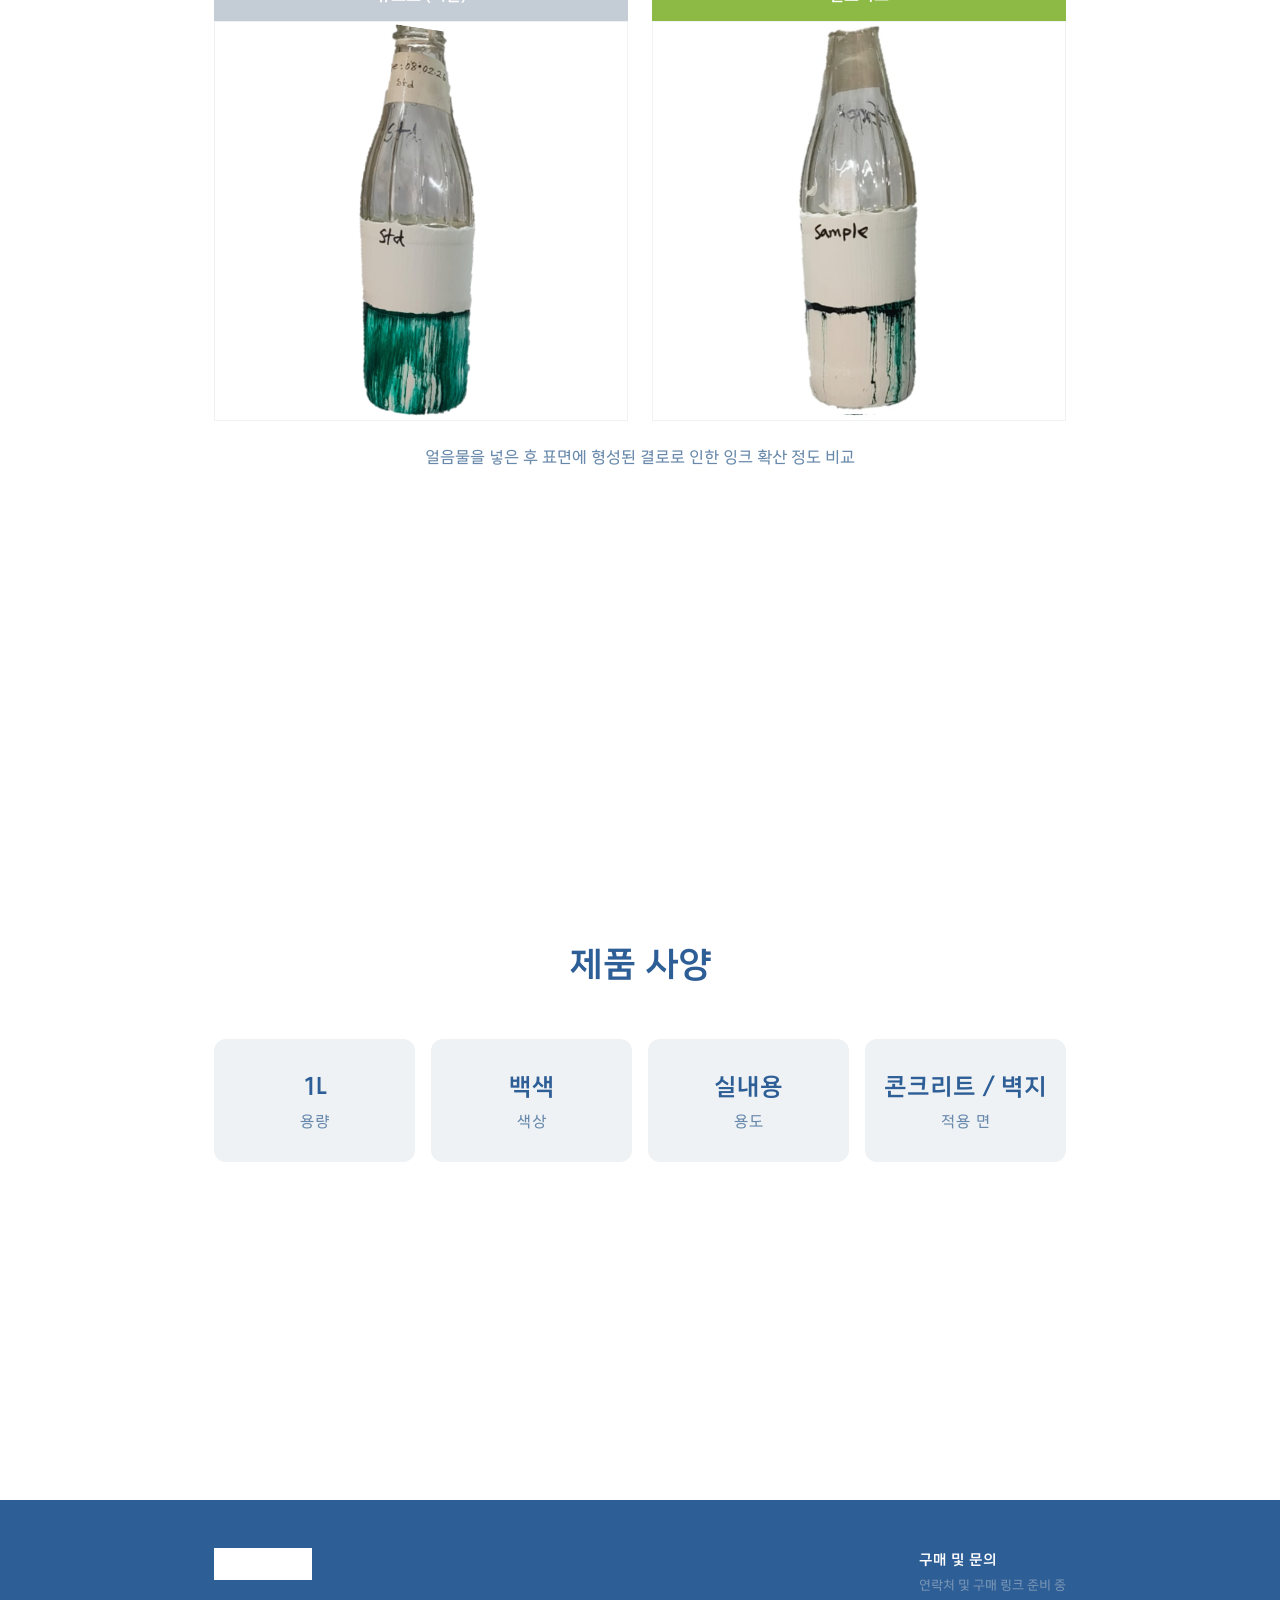
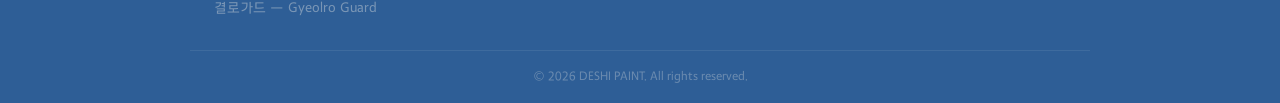
==== commit 71c386b0: "Add texture test video and reference label for fungal test photo - Replace placeholder images in Rea" ====
--- a/index.html
+++ b/index.html
@@ -65,17 +65,12 @@
     <div class="container">
       <p class="claim-label"><span class="claim-number">이유 2</span></p>
       <h2 class="claim-title">규조토 대비 <span class="text-green">더 부드러운 질감</span></h2>
-      <div class="before-after">
-        <div class="ba-side">
-          <div class="comparison-tag tag-gray">규조토 (기존)</div>
-          <div class="ba-img placeholder-img">사진 준비 중</div>
-        </div>
-        <div class="ba-side">
-          <div class="comparison-tag tag-green">결로가드</div>
-          <div class="ba-img placeholder-img">사진 준비 중</div>
-        </div>
+      <div class="evidence-video">
+        <video class="evidence-video-player" autoplay loop muted playsinline>
+          <source src="assets/texture-test.mp4" type="video/mp4">
+        </video>
       </div>
-      <p class="claim-note">표면 질감 비교: 결로가드가 더 매끄러운 마감</p>
+      <p class="claim-note">직접 만져보면 차이를 느낄 수 있습니다 — 결로가드는 훨씬 부드럽고, 색감도 더 선명하고 풍부합니다.</p>
     </div>
   </section>
 
@@ -91,7 +86,10 @@
         </div>
         <div class="ba-side">
           <div class="comparison-tag tag-green">After</div>
-          <img src="assets/Fungal_test_end.png" alt="곰팡이 테스트 후" class="ba-img">
+          <div class="ba-img-wrapper">
+            <img src="assets/Fungal_test_end.png" alt="곰팡이 테스트 후" class="ba-img">
+            <span class="reference-label">참고 이미지 — 실제 사진 준비 중</span>
+          </div>
         </div>
       </div>
       <p class="claim-note">자체 곰팡이 유발 실험: 동일 시점에 규조토에만 곰팡이 발생, 결로가드는 이상 없음<br>결과 사진은 추후 업데이트 예정</p>
--- a/css/style.css
+++ b/css/style.css
@@ -362,6 +362,23 @@
   color: var(--white);
 }
 
+.ba-img-wrapper {
+  position: relative;
+  display: inline-block;
+  width: 100%;
+}
+
+.reference-label {
+  position: absolute;
+  bottom: 8px;
+  right: 8px;
+  background: rgba(0, 0, 0, 0.6);
+  color: #fff;
+  font-size: 0.75rem;
+  padding: 2px 8px;
+  border-radius: 4px;
+}
+
 /* === Media Placeholders === */
 .media-placeholder {
   flex: 1;
